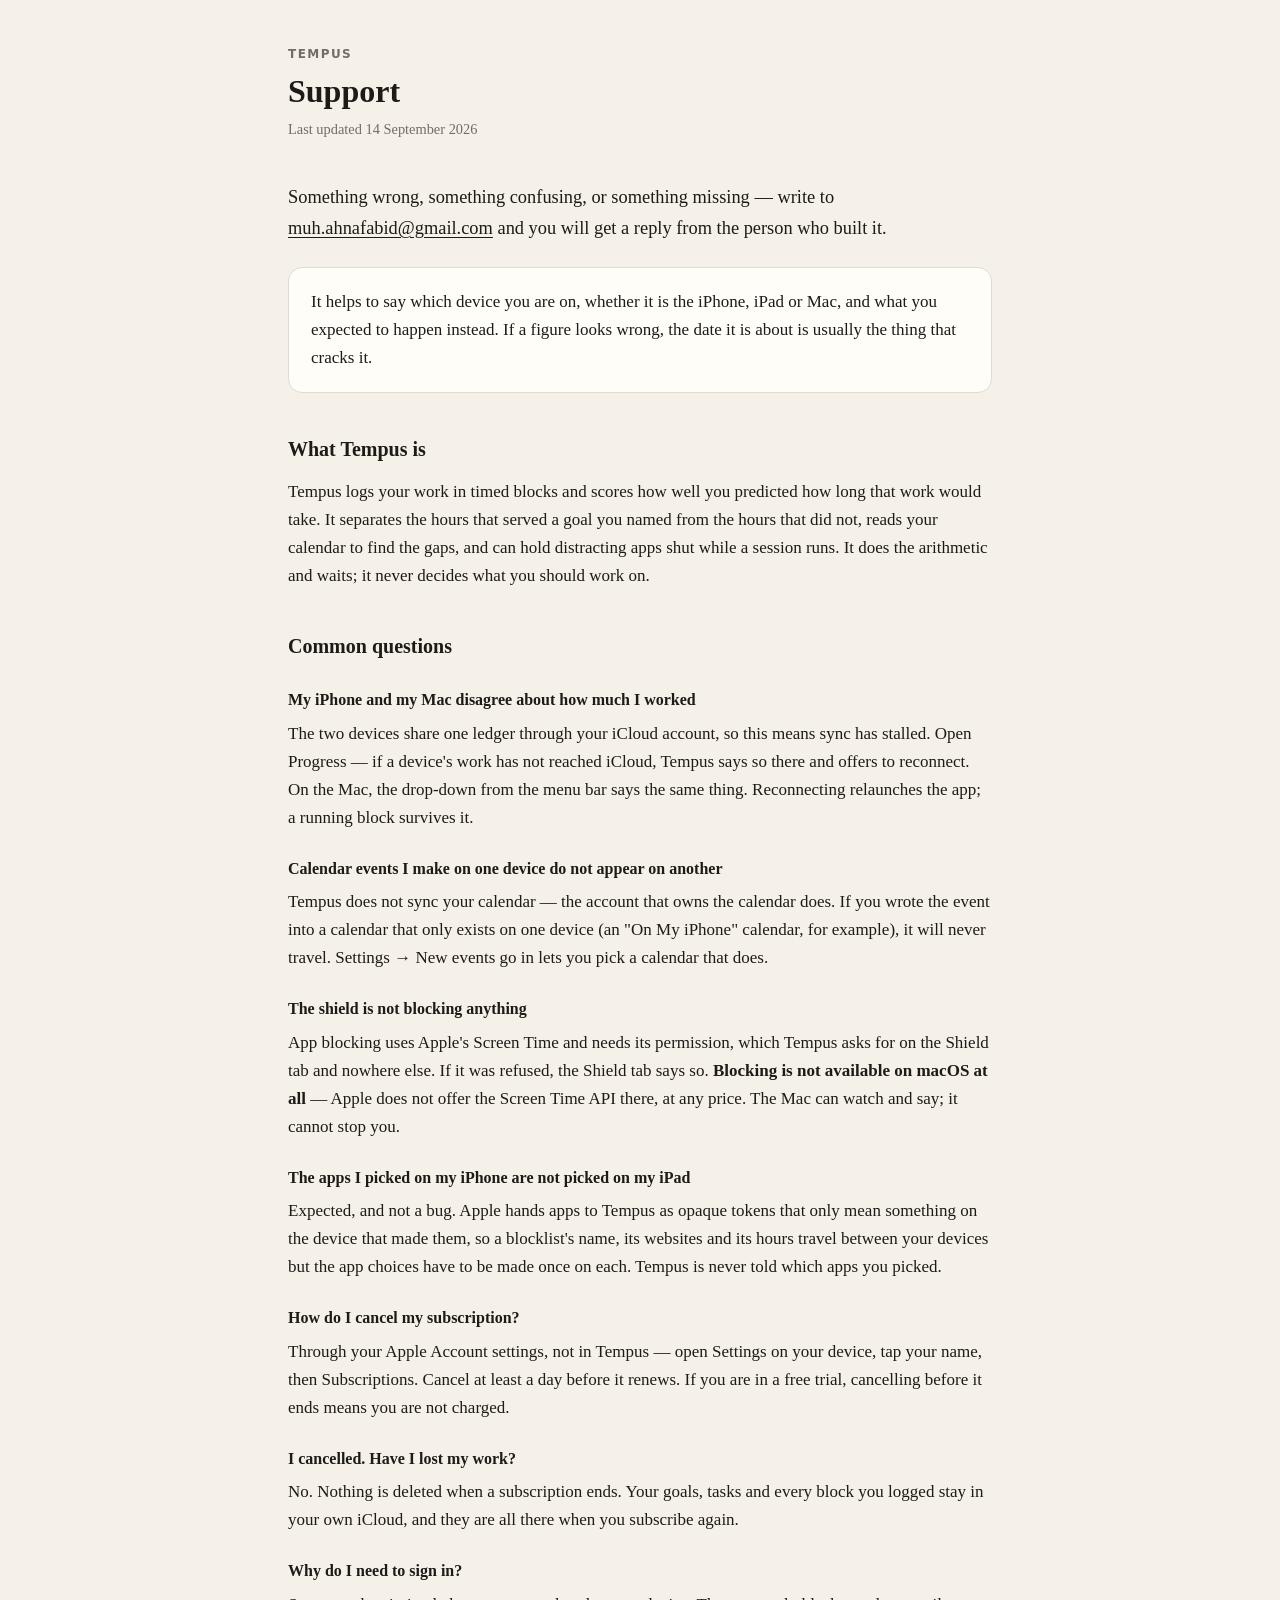
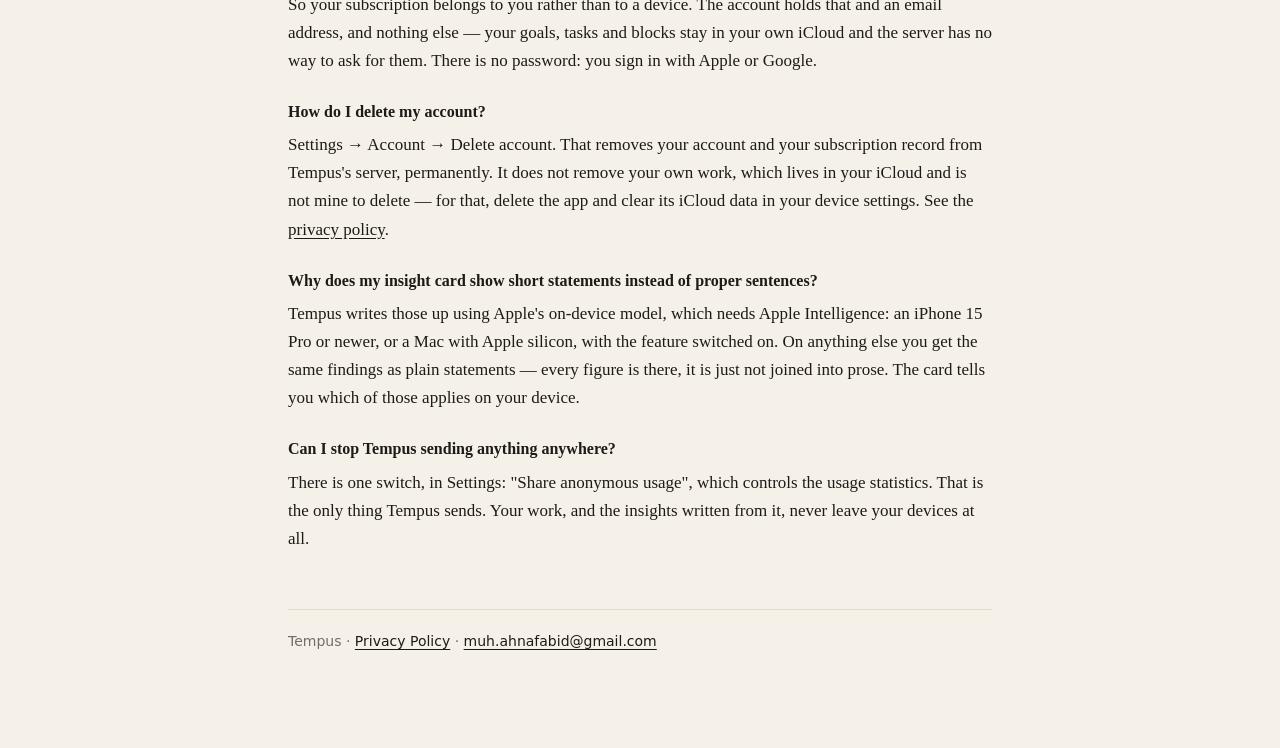
==== support/index.html @ acb6183c "Put the two required pages where the App Store can reach them privacy/ and support/ sit at the root," ====
<!doctype html>
<html lang="en">
<head>
<meta charset="utf-8">
<meta name="viewport" content="width=device-width, initial-scale=1">
<title>Support — Tempus</title>
<link rel="stylesheet" href="../style.css">
</head>
<body>
<main>
<header>
  <p class="eyebrow">Tempus</p>
  <h1>Support</h1>
  <p class="updated">Last updated 14 September 2026</p>
</header>

<p class="lede">Something wrong, something confusing, or something missing —
write to <a href="mailto:muh.ahnafabid@gmail.com">muh.ahnafabid@gmail.com</a>
and you will get a reply from the person who built it.</p>

<div class="card">
<p>It helps to say which device you are on, whether it is the iPhone, iPad or
Mac, and what you expected to happen instead. If a figure looks wrong, the date
it is about is usually the thing that cracks it.</p>
</div>

<h2>What Tempus is</h2>
<p>Tempus logs your work in timed blocks and scores how well you predicted how
long that work would take. It separates the hours that served a goal you named
from the hours that did not, reads your calendar to find the gaps, and can hold
distracting apps shut while a session runs. It does the arithmetic and waits; it
never decides what you should work on.</p>

<h2>Common questions</h2>

<h3>My iPhone and my Mac disagree about how much I worked</h3>
<p>The two devices share one ledger through your iCloud account, so this means
sync has stalled. Open Progress — if a device's work has not reached iCloud,
Tempus says so there and offers to reconnect. On the Mac, the drop-down from the
menu bar says the same thing. Reconnecting relaunches the app; a running block
survives it.</p>

<h3>Calendar events I make on one device do not appear on another</h3>
<p>Tempus does not sync your calendar — the account that owns the calendar does.
If you wrote the event into a calendar that only exists on one device (an "On My
iPhone" calendar, for example), it will never travel. Settings → New events go in
lets you pick a calendar that does.</p>

<h3>The shield is not blocking anything</h3>
<p>App blocking uses Apple's Screen Time and needs its permission, which Tempus
asks for on the Shield tab and nowhere else. If it was refused, the Shield tab
says so. <strong>Blocking is not available on macOS at all</strong> — Apple does
not offer the Screen Time API there, at any price. The Mac can watch and say;
it cannot stop you.</p>

<h3>The apps I picked on my iPhone are not picked on my iPad</h3>
<p>Expected, and not a bug. Apple hands apps to Tempus as opaque tokens that
only mean something on the device that made them, so a blocklist's name, its
websites and its hours travel between your devices but the app choices have to
be made once on each. Tempus is never told which apps you picked.</p>

<h3>How do I cancel my subscription?</h3>
<p>Through your Apple Account settings, not in Tempus — open Settings on your
device, tap your name, then Subscriptions. Cancel at least a day before it
renews. If you are in a free trial, cancelling before it ends means you are not
charged.</p>

<h3>I cancelled. Have I lost my work?</h3>
<p>No. Nothing is deleted when a subscription ends. Your goals, tasks and every
block you logged stay in your own iCloud, and they are all there when you
subscribe again.</p>

<h3>Why do I need to sign in?</h3>
<p>So your subscription belongs to you rather than to a device. The account holds
that and an email address, and nothing else — your goals, tasks and blocks stay
in your own iCloud and the server has no way to ask for them. There is no
password: you sign in with Apple or Google.</p>

<h3>How do I delete my account?</h3>
<p>Settings &rarr; Account &rarr; Delete account. That removes your account and
your subscription record from Tempus's server, permanently. It does not remove
your own work, which lives in your iCloud and is not mine to delete — for that,
delete the app and clear its iCloud data in your device settings. See the
<a href="../privacy/">privacy policy</a>.</p>

<h3>Why does my insight card show short statements instead of proper sentences?</h3>
<p>Tempus writes those up using Apple's on-device model, which needs Apple
Intelligence: an iPhone 15 Pro or newer, or a Mac with Apple silicon, with the
feature switched on. On anything else you get the same findings as plain
statements — every figure is there, it is just not joined into prose. The card
tells you which of those applies on your device.</p>

<h3>Can I stop Tempus sending anything anywhere?</h3>
<p>There is one switch, in Settings: "Share anonymous usage", which controls the
usage statistics. That is the only thing Tempus sends. Your work, and the
insights written from it, never leave your devices at all.</p>

<footer>
  Tempus · <a href="../privacy/">Privacy Policy</a> ·
  <a href="mailto:muh.ahnafabid@gmail.com">muh.ahnafabid@gmail.com</a>
</footer>
</main>
</body>
</html>
---- style.css ----
/* Tempus's own warm paper, so the policy does not read as a different product. */
:root {
  --paper: #f5f1e9;
  --ink: #1d1b18;
  --muted: #736d65;
  --hairline: #e0dacf;
  --card: #fffdf8;
}
* { box-sizing: border-box; }
body {
  margin: 0;
  padding: 48px 20px 96px;
  background: var(--paper);
  color: var(--ink);
  font: 17px/1.65 ui-serif, Georgia, "Times New Roman", serif;
  -webkit-text-size-adjust: 100%;
}
main { max-width: 44rem; margin: 0 auto; }
header { margin-bottom: 40px; }
.eyebrow {
  font: 600 12px/1 ui-sans-serif, -apple-system, system-ui, sans-serif;
  letter-spacing: .12em;
  text-transform: uppercase;
  color: var(--muted);
  margin: 0 0 12px;
}
h1 { font-size: 2rem; line-height: 1.2; margin: 0 0 8px; font-weight: 600; }
h2 { font-size: 1.25rem; margin: 40px 0 12px; font-weight: 600; }
h3 { font-size: 1rem; margin: 24px 0 6px; font-weight: 600; }
p, li { margin: 0 0 14px; }
ul { padding-left: 1.2em; }
a { color: var(--ink); text-underline-offset: 3px; }
.updated { color: var(--muted); font-size: .9rem; margin: 0; }
.card {
  background: var(--card);
  border: 1px solid var(--hairline);
  border-radius: 14px;
  padding: 20px 22px;
  margin: 24px 0;
}
.card p:last-child, .card ul:last-child { margin-bottom: 0; }
.lede { font-size: 1.15rem; }
footer {
  margin-top: 56px;
  padding-top: 20px;
  border-top: 1px solid var(--hairline);
  color: var(--muted);
  font: 14px/1.6 ui-sans-serif, -apple-system, system-ui, sans-serif;
}
code {
  font: 14px ui-monospace, SFMono-Regular, Menlo, monospace;
  background: var(--card);
  border: 1px solid var(--hairline);
  border-radius: 5px;
  padding: 1px 5px;
}
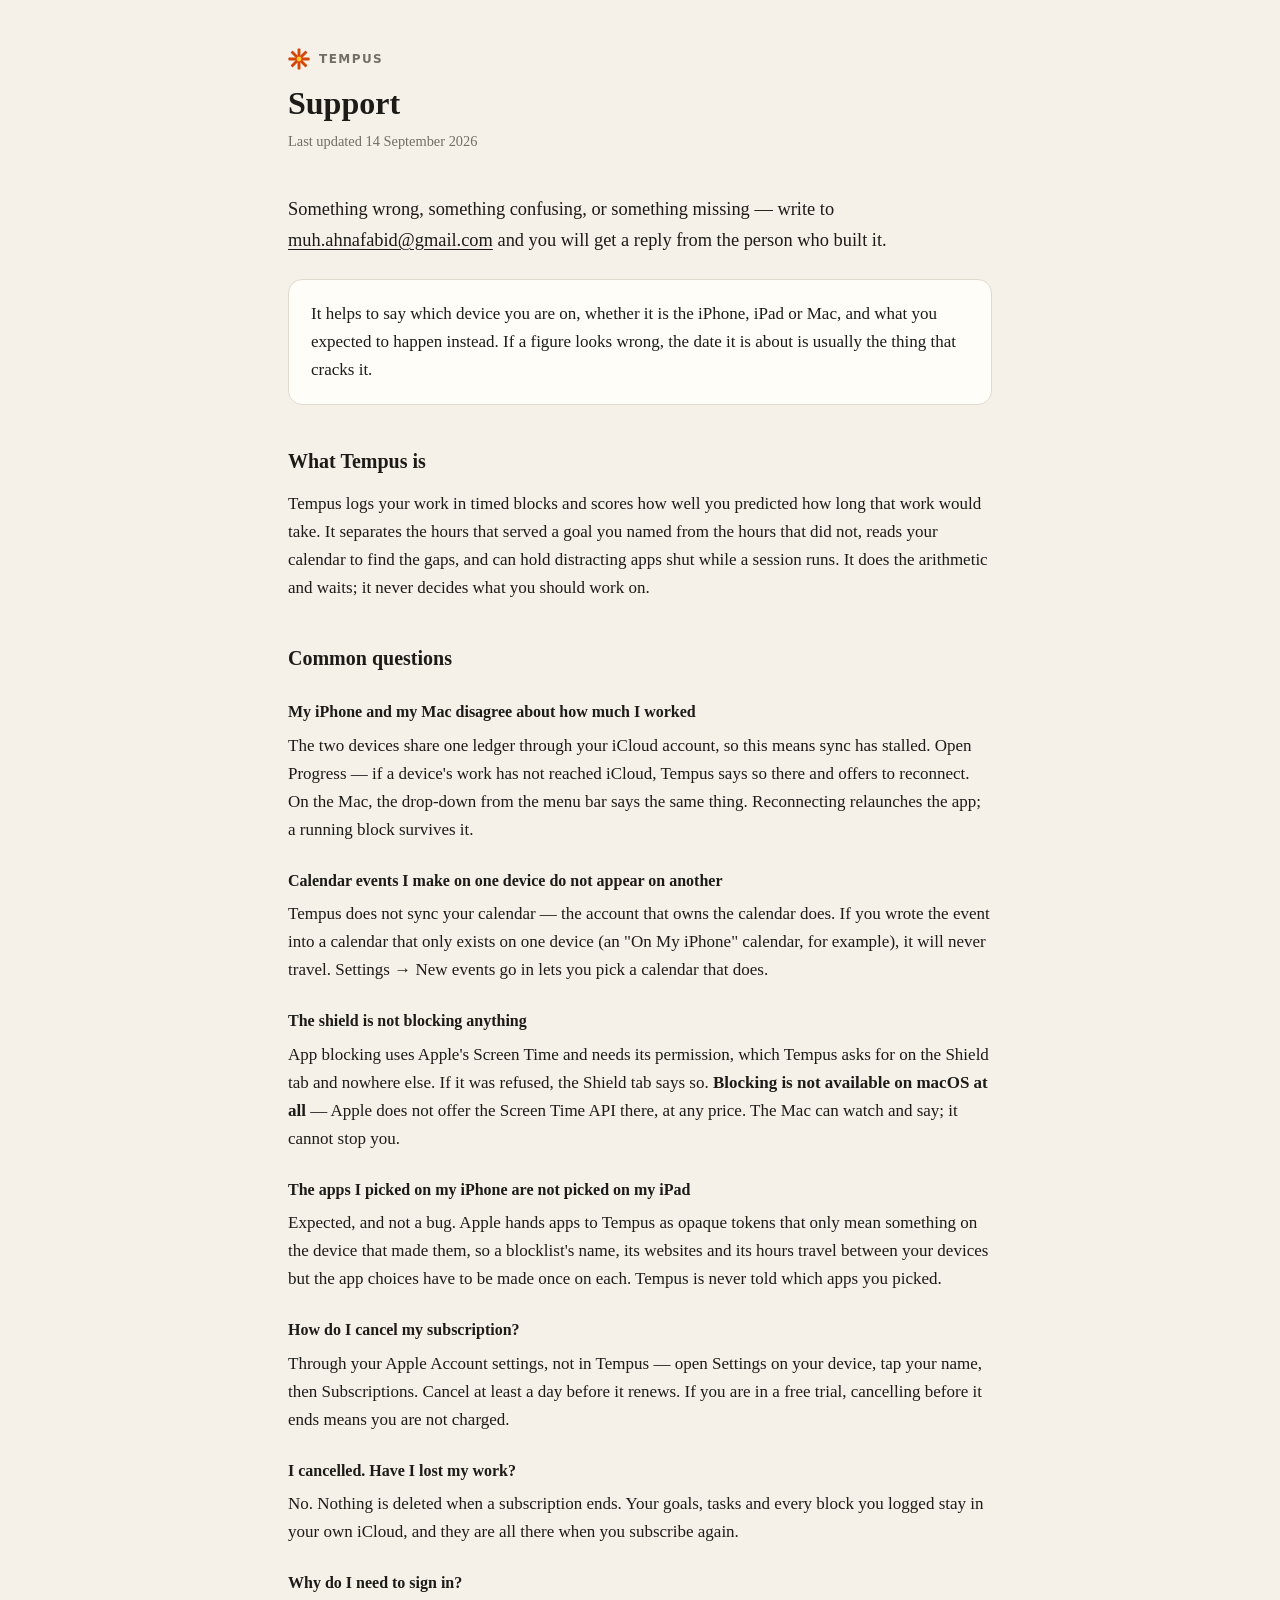
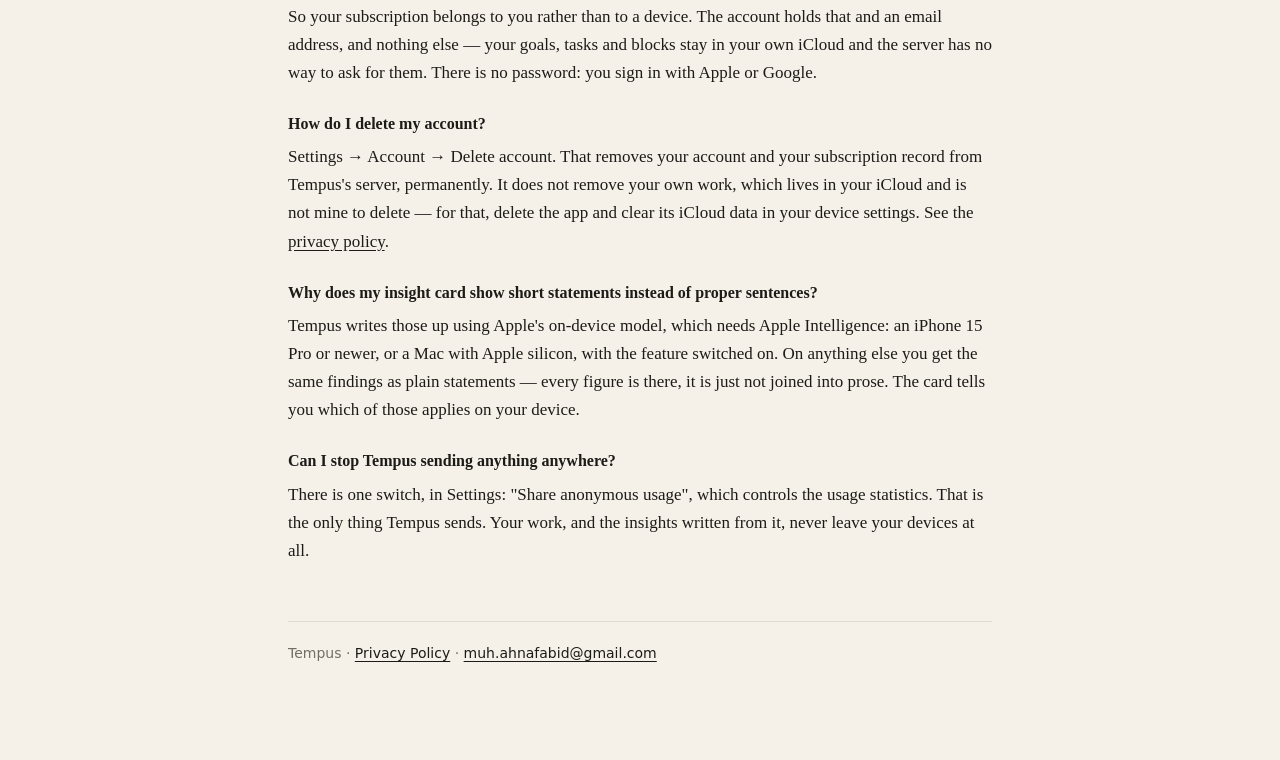
==== commit 3c30eeb5: "Put the mark on the pages, and give them a favicon The site has never had either. One SVG, used by t" ====
--- a/support/index.html
+++ b/support/index.html
@@ -4,6 +4,7 @@
 <meta charset="utf-8">
 <meta name="viewport" content="width=device-width, initial-scale=1">
 <title>Support — Tempus</title>
+<link rel="icon" href="../mark.svg">
 <link rel="stylesheet" href="../style.css">
 </head>
 <body>
--- a/style.css
+++ b/style.css
@@ -22,7 +22,20 @@
   letter-spacing: .12em;
   text-transform: uppercase;
   color: var(--muted);
-  margin: 0 0 12px;
+  margin: 0 0 14px;
+  /* The mark, from the one file both pages and the favicon use. A background
+     rather than markup in each page: one definition, and nothing to forget
+     when a third page is added. */
+  display: flex;
+  align-items: center;
+  gap: 9px;
+}
+.eyebrow::before {
+  content: "";
+  width: 22px;
+  height: 22px;
+  flex: none;
+  background: url(mark.svg) center / contain no-repeat;
 }
 h1 { font-size: 2rem; line-height: 1.2; margin: 0 0 8px; font-weight: 600; }
 h2 { font-size: 1.25rem; margin: 40px 0 12px; font-weight: 600; }
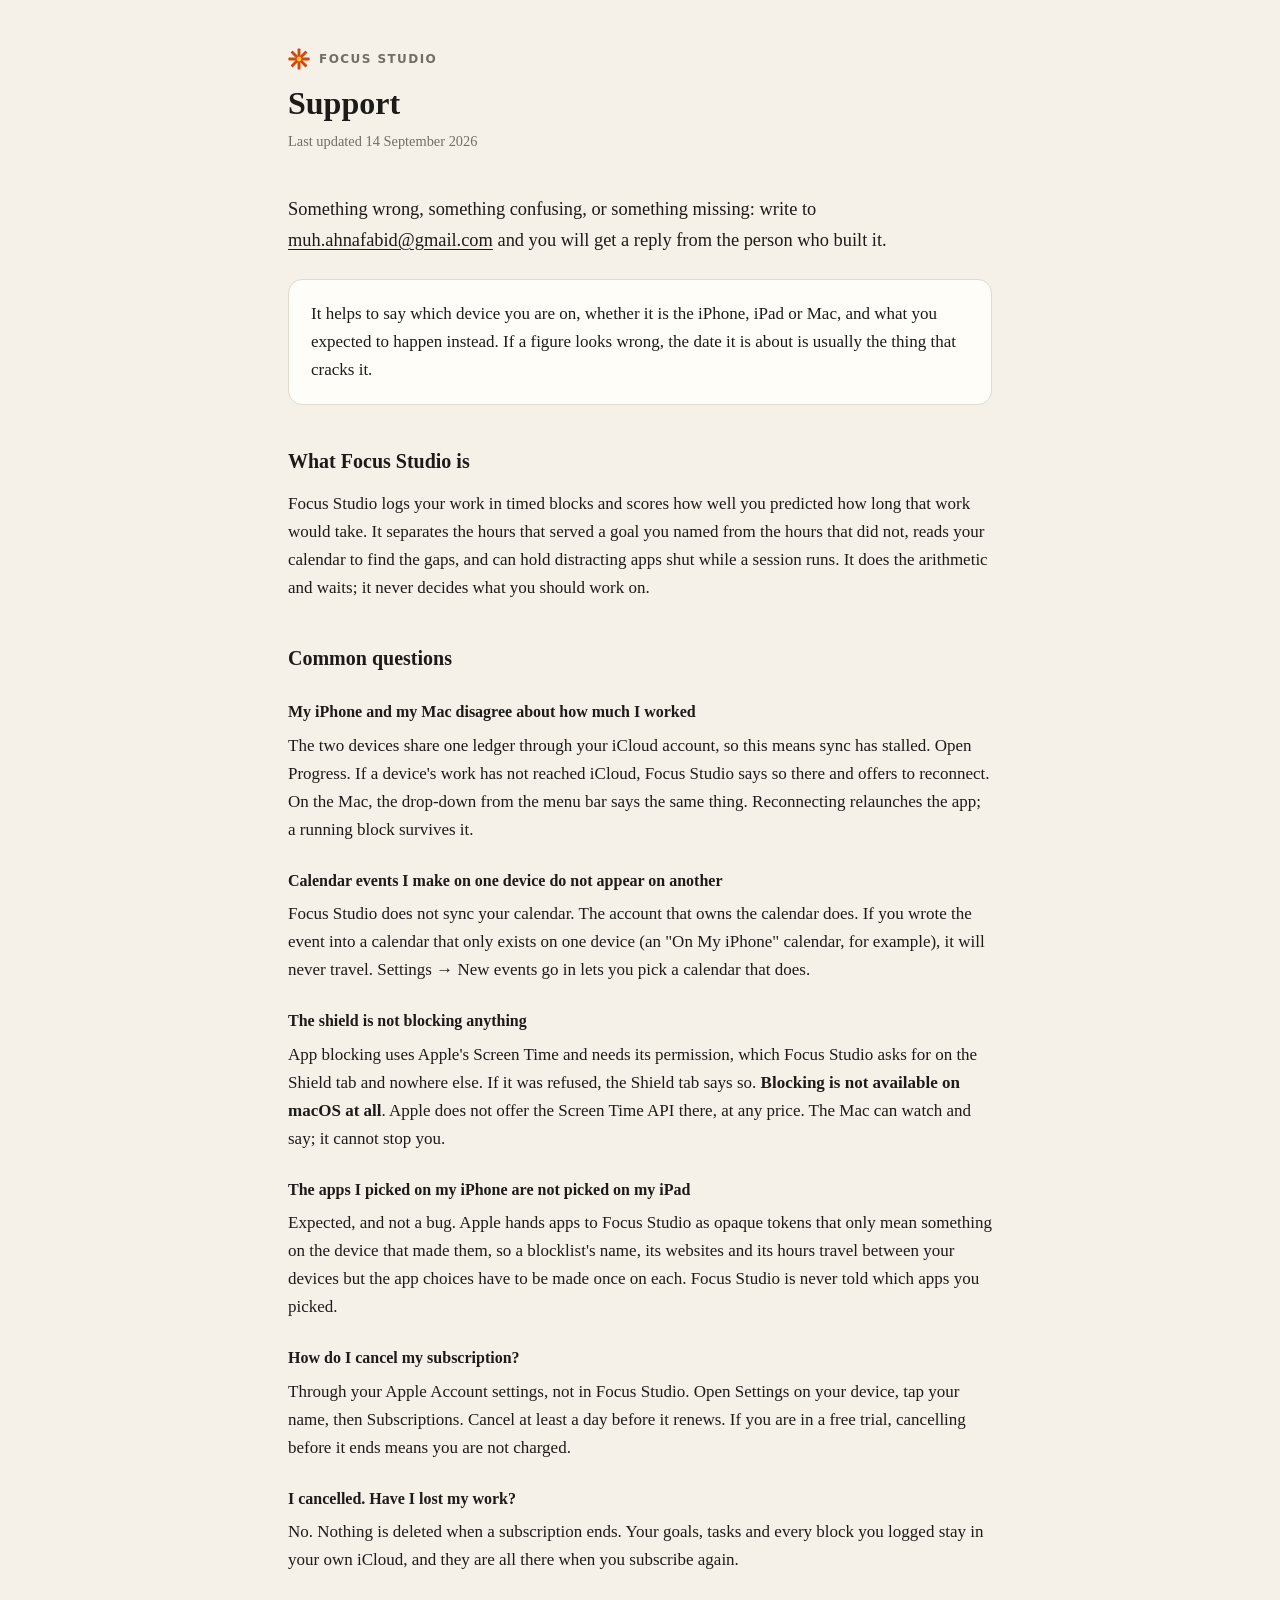
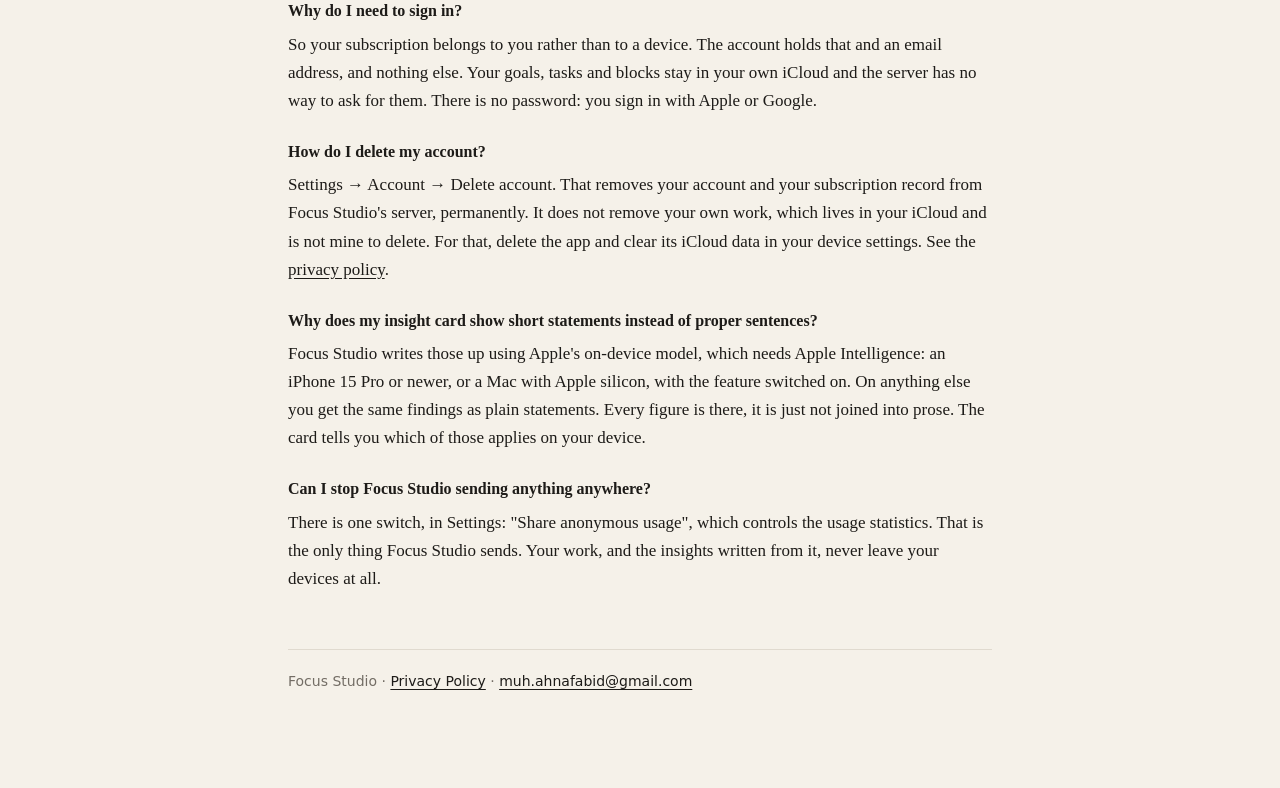
==== commit 099b4206: "Say Focus Studio, and say what it does with Reminders The app was renamed on 26 September; these pag" ====
--- a/support/index.html
+++ b/support/index.html
@@ -3,19 +3,19 @@
 <head>
 <meta charset="utf-8">
 <meta name="viewport" content="width=device-width, initial-scale=1">
-<title>Support — Tempus</title>
+<title>Support · Focus Studio</title>
 <link rel="icon" href="../mark.svg">
 <link rel="stylesheet" href="../style.css">
 </head>
 <body>
 <main>
 <header>
-  <p class="eyebrow">Tempus</p>
+  <p class="eyebrow">Focus Studio</p>
   <h1>Support</h1>
   <p class="updated">Last updated 14 September 2026</p>
 </header>
 
-<p class="lede">Something wrong, something confusing, or something missing —
+<p class="lede">Something wrong, something confusing, or something missing:
 write to <a href="mailto:muh.ahnafabid@gmail.com">muh.ahnafabid@gmail.com</a>
 and you will get a reply from the person who built it.</p>
 
@@ -25,8 +25,8 @@
 it is about is usually the thing that cracks it.</p>
 </div>
 
-<h2>What Tempus is</h2>
-<p>Tempus logs your work in timed blocks and scores how well you predicted how
+<h2>What Focus Studio is</h2>
+<p>Focus Studio logs your work in timed blocks and scores how well you predicted how
 long that work would take. It separates the hours that served a goal you named
 from the hours that did not, reads your calendar to find the gaps, and can hold
 distracting apps shut while a session runs. It does the arithmetic and waits; it
@@ -36,32 +36,32 @@
 
 <h3>My iPhone and my Mac disagree about how much I worked</h3>
 <p>The two devices share one ledger through your iCloud account, so this means
-sync has stalled. Open Progress — if a device's work has not reached iCloud,
-Tempus says so there and offers to reconnect. On the Mac, the drop-down from the
+sync has stalled. Open Progress. If a device's work has not reached iCloud,
+Focus Studio says so there and offers to reconnect. On the Mac, the drop-down from the
 menu bar says the same thing. Reconnecting relaunches the app; a running block
 survives it.</p>
 
 <h3>Calendar events I make on one device do not appear on another</h3>
-<p>Tempus does not sync your calendar — the account that owns the calendar does.
+<p>Focus Studio does not sync your calendar. The account that owns the calendar does.
 If you wrote the event into a calendar that only exists on one device (an "On My
 iPhone" calendar, for example), it will never travel. Settings → New events go in
 lets you pick a calendar that does.</p>
 
 <h3>The shield is not blocking anything</h3>
-<p>App blocking uses Apple's Screen Time and needs its permission, which Tempus
+<p>App blocking uses Apple's Screen Time and needs its permission, which Focus Studio
 asks for on the Shield tab and nowhere else. If it was refused, the Shield tab
-says so. <strong>Blocking is not available on macOS at all</strong> — Apple does
+says so. <strong>Blocking is not available on macOS at all</strong>. Apple does
 not offer the Screen Time API there, at any price. The Mac can watch and say;
 it cannot stop you.</p>
 
 <h3>The apps I picked on my iPhone are not picked on my iPad</h3>
-<p>Expected, and not a bug. Apple hands apps to Tempus as opaque tokens that
+<p>Expected, and not a bug. Apple hands apps to Focus Studio as opaque tokens that
 only mean something on the device that made them, so a blocklist's name, its
 websites and its hours travel between your devices but the app choices have to
-be made once on each. Tempus is never told which apps you picked.</p>
+be made once on each. Focus Studio is never told which apps you picked.</p>
 
 <h3>How do I cancel my subscription?</h3>
-<p>Through your Apple Account settings, not in Tempus — open Settings on your
+<p>Through your Apple Account settings, not in Focus Studio. Open Settings on your
 device, tap your name, then Subscriptions. Cancel at least a day before it
 renews. If you are in a free trial, cancelling before it ends means you are not
 charged.</p>
@@ -73,31 +73,31 @@
 
 <h3>Why do I need to sign in?</h3>
 <p>So your subscription belongs to you rather than to a device. The account holds
-that and an email address, and nothing else — your goals, tasks and blocks stay
+that and an email address, and nothing else. Your goals, tasks and blocks stay
 in your own iCloud and the server has no way to ask for them. There is no
 password: you sign in with Apple or Google.</p>
 
 <h3>How do I delete my account?</h3>
 <p>Settings &rarr; Account &rarr; Delete account. That removes your account and
-your subscription record from Tempus's server, permanently. It does not remove
-your own work, which lives in your iCloud and is not mine to delete — for that,
+your subscription record from Focus Studio's server, permanently. It does not remove
+your own work, which lives in your iCloud and is not mine to delete. For that,
 delete the app and clear its iCloud data in your device settings. See the
 <a href="../privacy/">privacy policy</a>.</p>
 
 <h3>Why does my insight card show short statements instead of proper sentences?</h3>
-<p>Tempus writes those up using Apple's on-device model, which needs Apple
+<p>Focus Studio writes those up using Apple's on-device model, which needs Apple
 Intelligence: an iPhone 15 Pro or newer, or a Mac with Apple silicon, with the
 feature switched on. On anything else you get the same findings as plain
-statements — every figure is there, it is just not joined into prose. The card
+statements. Every figure is there, it is just not joined into prose. The card
 tells you which of those applies on your device.</p>
 
-<h3>Can I stop Tempus sending anything anywhere?</h3>
+<h3>Can I stop Focus Studio sending anything anywhere?</h3>
 <p>There is one switch, in Settings: "Share anonymous usage", which controls the
-usage statistics. That is the only thing Tempus sends. Your work, and the
+usage statistics. That is the only thing Focus Studio sends. Your work, and the
 insights written from it, never leave your devices at all.</p>
 
 <footer>
-  Tempus · <a href="../privacy/">Privacy Policy</a> ·
+  Focus Studio · <a href="../privacy/">Privacy Policy</a> ·
   <a href="mailto:muh.ahnafabid@gmail.com">muh.ahnafabid@gmail.com</a>
 </footer>
 </main>
